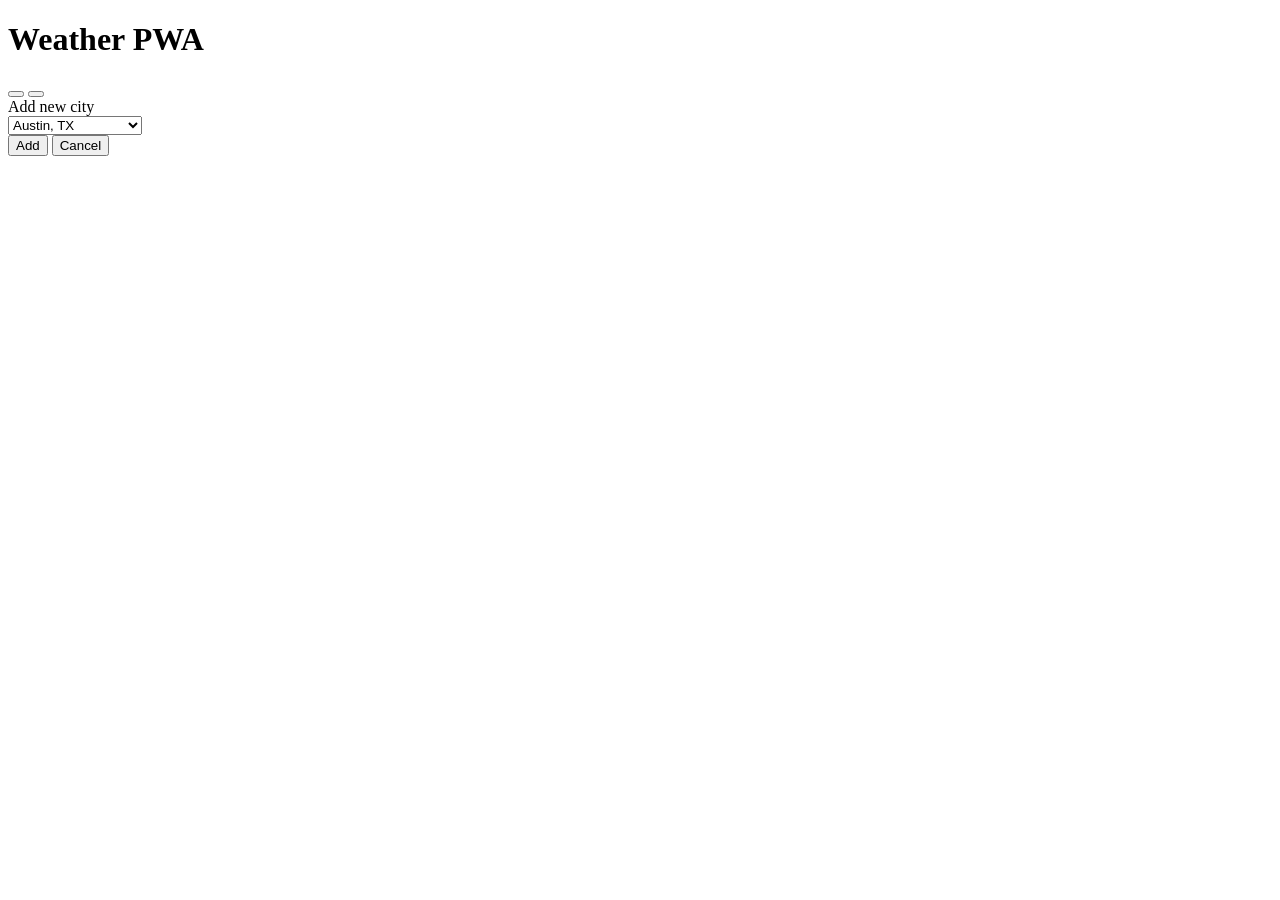
==== public/index.html @ 6bddc929 "Commit v1.0.1" ====
<!DOCTYPE html>
<html>
<head>
  <meta charset="utf-8">
  <meta http-equiv="X-UA-Compatible" content="IE=edge">
  <meta name="viewport" content="width=device-width, initial-scale=1.0">
  <meta name="description" content="Weather App for UD811">
  <title>Weather</title>
  <!-- Insert link to stylesheet here -->
  <link rel="stylesheet" href="styles/ud811.css">
  <!-- Manifest and meta theme color-->
  <link rel="manifest" href="manifest.json">
  <meta name="theme-color" content="#2F3BA2">
  <!-- add to home screen for safari on ios-->
  <meta name="apple-mobile-web-capable" content="yes">
  <meta name="apple-mobile-web-status-bar-style" content="default">
  <meta name="apple-mobile-web-app-title" content="Weather">
  <link rel="apple-touch-icon" sizes="60x60" href="/images/icons/apple-60.png">
  <link rel="apple-touch-icon" sizes="76x76" href="/images/icons/apple-76.png">
  <link rel="apple-touch-icon" sizes="128x128" href="/images/icons/apple-120.png">
  <link rel="apple-touch-icon" sizes="152x152" href="/images/icons/apple-152.png">
  <link rel="apple-touch-icon" sizes="167x167" href="/images/icons/apple-167.png">
  <link rel="apple-touch-icon" sizes="180x180" href="/images/icons/apple-180.png">
</head>
<body>

  <header class="header">
    <h1 class="header__title">Weather PWA</h1>
    <button id="butRefresh" class="headerButton" aria-label="Refresh"></button>
    <button id="butAdd" class="headerButton" aria-label="Add"></button>
  </header>

  <main class="main">
    <div class="card cardTemplate weather-forecast" hidden>
      <div class="location"></div>
      <div class="date"></div>
      <div class="description"></div>
      <div class="current">
        <div class="visual">
          <div class="icon"></div>
          <div class="temperature">
            <span class="value"></span><span class="scale">°F</span>
          </div>
        </div>
        <div class="description">
          <div class="feels-like">
            <span class="value"></span><span class="scale">°F</span>
          </div>
          <div class="precip"></div>
          <div class="humidity"></div>
          <div class="wind">
            <span class="value"></span>
            <span class="scale">mph</span>
            <span class="direction"></span>°
          </div>
        </div>
      </div>
      <div class="future">
        <div class="oneday">
          <div class="date"></div>
          <div class="icon"></div>
          <div class="temp-high">
            <span class="value"></span>°
          </div>
          <div class="temp-low">
            <span class="value"></span>°
          </div>
        </div>
        <div class="oneday">
          <div class="date"></div>
          <div class="icon"></div>
          <div class="temp-high">
            <span class="value"></span>°
          </div>
          <div class="temp-low">
            <span class="value"></span>°
          </div>
        </div>
        <div class="oneday">
          <div class="date"></div>
          <div class="icon"></div>
          <div class="temp-high">
            <span class="value"></span>°
          </div>
          <div class="temp-low">
            <span class="value"></span>°
          </div>
        </div>
        <div class="oneday">
          <div class="date"></div>
          <div class="icon"></div>
          <div class="temp-high">
            <span class="value"></span>°
          </div>
          <div class="temp-low">
            <span class="value"></span>°
          </div>
        </div>
        <div class="oneday">
          <div class="date"></div>
          <div class="icon"></div>
          <div class="temp-high">
            <span class="value"></span>°
          </div>
          <div class="temp-low">
            <span class="value"></span>°
          </div>
        </div>
        <div class="oneday">
          <div class="date"></div>
          <div class="icon"></div>
          <div class="temp-high">
            <span class="value"></span>°
          </div>
          <div class="temp-low">
            <span class="value"></span>°
          </div>
        </div>
        <div class="oneday">
          <div class="date"></div>
          <div class="icon"></div>
          <div class="temp-high">
            <span class="value"></span>°
          </div>
          <div class="temp-low">
            <span class="value"></span>°
          </div>
        </div>
      </div>
    </div>
  </main>

  <div class="dialog-container">
    <div class="dialog">
      <div class="dialog-title">Add new city</div>
      <div class="dialog-body">
        <select id="selectCityToAdd">
          <option value="austin">Austin, TX</option>
          <option value="boston">Boston, MA</option>
          <option value="chicago">Chicago, IL</option>
          <option value="portland">Portland, OR</option>
          <option value="sanfrancisco">San Francisco, CA</option>
          <option value="seattle">Seattle, WA</option>
        </select>
      </div>
      <div class="dialog-buttons">
        <button id="butAddCity" class="button">Add</button>
        <button id="butAddCancel" class="button">Cancel</button>
      </div>
    </div>
  </div>

  <div class="loader">
    <svg viewBox="0 0 32 32" width="32" height="32">
      <circle id="ud811Spinner" cx="16" cy="16" r="14" fill="none"></circle>
    </svg>
  </div>

  <!-- Insert link to app.js here -->
  <script src="scripts/app.js"></script>
</body>
</html>
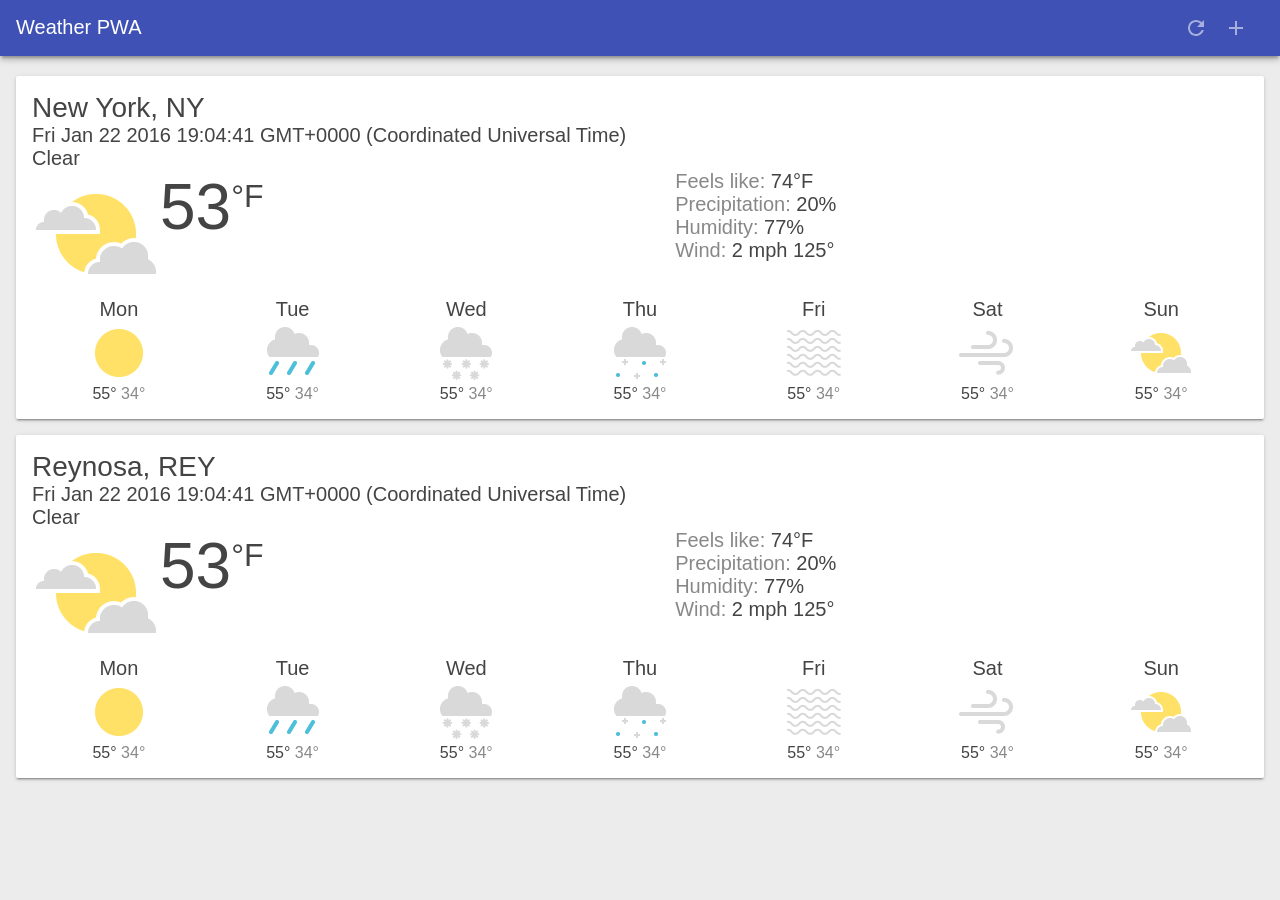
==== commit 48e2090e: "Commit v1.0.6" ====
--- a/public/index.html
+++ b/public/index.html
@@ -1,162 +1,161 @@
 <!DOCTYPE html>
 <html>
-<head>
-  <meta charset="utf-8">
-  <meta http-equiv="X-UA-Compatible" content="IE=edge">
-  <meta name="viewport" content="width=device-width, initial-scale=1.0">
-  <meta name="description" content="Weather App for UD811">
-  <title>Weather</title>
-  <!-- Insert link to stylesheet here -->
-  <link rel="stylesheet" href="styles/ud811.css">
-  <!-- Manifest and meta theme color-->
-  <link rel="manifest" href="manifest.json">
-  <meta name="theme-color" content="#2F3BA2">
-  <!-- add to home screen for safari on ios-->
-  <meta name="apple-mobile-web-capable" content="yes">
-  <meta name="apple-mobile-web-status-bar-style" content="default">
-  <meta name="apple-mobile-web-app-title" content="Weather">
-  <link rel="apple-touch-icon" sizes="60x60" href="/images/icons/apple-60.png">
-  <link rel="apple-touch-icon" sizes="76x76" href="/images/icons/apple-76.png">
-  <link rel="apple-touch-icon" sizes="128x128" href="/images/icons/apple-120.png">
-  <link rel="apple-touch-icon" sizes="152x152" href="/images/icons/apple-152.png">
-  <link rel="apple-touch-icon" sizes="167x167" href="/images/icons/apple-167.png">
-  <link rel="apple-touch-icon" sizes="180x180" href="/images/icons/apple-180.png">
-</head>
-<body>
+  <head>
+    <meta charset="utf-8" />
+    <meta http-equiv="X-UA-Compatible" content="IE=edge" />
+    <meta name="viewport" content="width=device-width, initial-scale=1.0" />
+    <meta name="description" content="Weather App for UD811" />
+    <title>Weather</title>
+    <!-- Insert link to stylesheet here -->
+    <link rel="stylesheet" href="/styles/ud811.css" />
+    <!-- Manifest and meta theme color-->
+    <link rel="manifest" href="/manifest.json" />
+    <meta name="theme-color" content="#2F3BA2" />
+    <!-- add to home screen for safari on ios-->
+    <meta name="apple-mobile-web-capable" content="yes" />
+    <meta name="apple-mobile-web-status-bar-style" content="default" />
+    <meta name="apple-mobile-web-app-title" content="Weather" />
+    <link
+      rel="apple-touch-icon"
+      sizes="60x60"
+      href="/images/icons/apple-60.png"
+    />
+    <link
+      rel="apple-touch-icon"
+      sizes="76x76"
+      href="/images/icons/apple-76.png"
+    />
+    <link
+      rel="apple-touch-icon"
+      sizes="128x128"
+      href="/images/icons/apple-120.png"
+    />
+    <link
+      rel="apple-touch-icon"
+      sizes="152x152"
+      href="/images/icons/apple-152.png"
+    />
+    <link
+      rel="apple-touch-icon"
+      sizes="167x167"
+      href="/images/icons/apple-167.png"
+    />
+    <link
+      rel="apple-touch-icon"
+      sizes="180x180"
+      href="/images/icons/apple-180.png"
+    />
+  </head>
+  <body>
+    <header class="header">
+      <h1 class="header__title">Weather PWA</h1>
+      <button
+        id="butRefresh"
+        class="headerButton"
+        aria-label="Refresh"
+      ></button>
+      <button id="butAdd" class="headerButton" aria-label="Add"></button>
+    </header>
 
-  <header class="header">
-    <h1 class="header__title">Weather PWA</h1>
-    <button id="butRefresh" class="headerButton" aria-label="Refresh"></button>
-    <button id="butAdd" class="headerButton" aria-label="Add"></button>
-  </header>
-
-  <main class="main">
-    <div class="card cardTemplate weather-forecast" hidden>
-      <div class="location"></div>
-      <div class="date"></div>
-      <div class="description"></div>
-      <div class="current">
-        <div class="visual">
-          <div class="icon"></div>
-          <div class="temperature">
-            <span class="value"></span><span class="scale">°F</span>
+    <main class="main">
+      <div class="card cardTemplate weather-forecast" hidden>
+        <div class="location"></div>
+        <div class="date"></div>
+        <div class="description"></div>
+        <div class="current">
+          <div class="visual">
+            <div class="icon"></div>
+            <div class="temperature">
+              <span class="value"></span><span class="scale">°F</span>
+            </div>
+          </div>
+          <div class="description">
+            <div class="feels-like">
+              <span class="value"></span><span class="scale">°F</span>
+            </div>
+            <div class="precip"></div>
+            <div class="humidity"></div>
+            <div class="wind">
+              <span class="value"></span>
+              <span class="scale">mph</span>
+              <span class="direction"></span>°
+            </div>
           </div>
         </div>
-        <div class="description">
-          <div class="feels-like">
-            <span class="value"></span><span class="scale">°F</span>
+        <div class="future">
+          <div class="oneday">
+            <div class="date"></div>
+            <div class="icon"></div>
+            <div class="temp-high"><span class="value"></span>°</div>
+            <div class="temp-low"><span class="value"></span>°</div>
           </div>
-          <div class="precip"></div>
-          <div class="humidity"></div>
-          <div class="wind">
-            <span class="value"></span>
-            <span class="scale">mph</span>
-            <span class="direction"></span>°
+          <div class="oneday">
+            <div class="date"></div>
+            <div class="icon"></div>
+            <div class="temp-high"><span class="value"></span>°</div>
+            <div class="temp-low"><span class="value"></span>°</div>
+          </div>
+          <div class="oneday">
+            <div class="date"></div>
+            <div class="icon"></div>
+            <div class="temp-high"><span class="value"></span>°</div>
+            <div class="temp-low"><span class="value"></span>°</div>
+          </div>
+          <div class="oneday">
+            <div class="date"></div>
+            <div class="icon"></div>
+            <div class="temp-high"><span class="value"></span>°</div>
+            <div class="temp-low"><span class="value"></span>°</div>
+          </div>
+          <div class="oneday">
+            <div class="date"></div>
+            <div class="icon"></div>
+            <div class="temp-high"><span class="value"></span>°</div>
+            <div class="temp-low"><span class="value"></span>°</div>
+          </div>
+          <div class="oneday">
+            <div class="date"></div>
+            <div class="icon"></div>
+            <div class="temp-high"><span class="value"></span>°</div>
+            <div class="temp-low"><span class="value"></span>°</div>
+          </div>
+          <div class="oneday">
+            <div class="date"></div>
+            <div class="icon"></div>
+            <div class="temp-high"><span class="value"></span>°</div>
+            <div class="temp-low"><span class="value"></span>°</div>
           </div>
         </div>
       </div>
-      <div class="future">
-        <div class="oneday">
-          <div class="date"></div>
-          <div class="icon"></div>
-          <div class="temp-high">
-            <span class="value"></span>°
-          </div>
-          <div class="temp-low">
-            <span class="value"></span>°
-          </div>
+    </main>
+
+    <div class="dialog-container">
+      <div class="dialog">
+        <div class="dialog-title">Add new city</div>
+        <div class="dialog-body">
+          <select id="selectCityToAdd">
+            <option value="austin">Austin, TX</option>
+            <option value="boston">Boston, MA</option>
+            <option value="chicago">Chicago, IL</option>
+            <option value="portland">Portland, OR</option>
+            <option value="sanfrancisco">San Francisco, CA</option>
+            <option value="seattle">Seattle, WA</option>
+          </select>
         </div>
-        <div class="oneday">
-          <div class="date"></div>
-          <div class="icon"></div>
-          <div class="temp-high">
-            <span class="value"></span>°
-          </div>
-          <div class="temp-low">
-            <span class="value"></span>°
-          </div>
-        </div>
-        <div class="oneday">
-          <div class="date"></div>
-          <div class="icon"></div>
-          <div class="temp-high">
-            <span class="value"></span>°
-          </div>
-          <div class="temp-low">
-            <span class="value"></span>°
-          </div>
-        </div>
-        <div class="oneday">
-          <div class="date"></div>
-          <div class="icon"></div>
-          <div class="temp-high">
-            <span class="value"></span>°
-          </div>
-          <div class="temp-low">
-            <span class="value"></span>°
-          </div>
-        </div>
-        <div class="oneday">
-          <div class="date"></div>
-          <div class="icon"></div>
-          <div class="temp-high">
-            <span class="value"></span>°
-          </div>
-          <div class="temp-low">
-            <span class="value"></span>°
-          </div>
-        </div>
-        <div class="oneday">
-          <div class="date"></div>
-          <div class="icon"></div>
-          <div class="temp-high">
-            <span class="value"></span>°
-          </div>
-          <div class="temp-low">
-            <span class="value"></span>°
-          </div>
-        </div>
-        <div class="oneday">
-          <div class="date"></div>
-          <div class="icon"></div>
-          <div class="temp-high">
-            <span class="value"></span>°
-          </div>
-          <div class="temp-low">
-            <span class="value"></span>°
-          </div>
+        <div class="dialog-buttons">
+          <button id="butAddCity" class="button">Add</button>
+          <button id="butAddCancel" class="button">Cancel</button>
         </div>
       </div>
     </div>
-  </main>
 
-  <div class="dialog-container">
-    <div class="dialog">
-      <div class="dialog-title">Add new city</div>
-      <div class="dialog-body">
-        <select id="selectCityToAdd">
-          <option value="austin">Austin, TX</option>
-          <option value="boston">Boston, MA</option>
-          <option value="chicago">Chicago, IL</option>
-          <option value="portland">Portland, OR</option>
-          <option value="sanfrancisco">San Francisco, CA</option>
-          <option value="seattle">Seattle, WA</option>
-        </select>
-      </div>
-      <div class="dialog-buttons">
-        <button id="butAddCity" class="button">Add</button>
-        <button id="butAddCancel" class="button">Cancel</button>
-      </div>
+    <div class="loader">
+      <svg viewBox="0 0 32 32" width="32" height="32">
+        <circle id="ud811Spinner" cx="16" cy="16" r="14" fill="none"></circle>
+      </svg>
     </div>
-  </div>
 
-  <div class="loader">
-    <svg viewBox="0 0 32 32" width="32" height="32">
-      <circle id="ud811Spinner" cx="16" cy="16" r="14" fill="none"></circle>
-    </svg>
-  </div>
-
-  <!-- Insert link to app.js here -->
-  <script src="scripts/app.js"></script>
-</body>
+    <!-- Insert link to app.js here -->
+    <script src="/scripts/app.js"></script>
+  </body>
 </html>
--- a/styles/ud811.css
+++ b/styles/ud811.css
@@ -0,0 +1,324 @@
+* {
+  box-sizing: border-box; }
+
+html, body {
+  padding: 0;
+  margin: 0;
+  height: 100%;
+  width: 100%;
+  font-family: 'Helvetica', 'Verdana', sans-serif;
+  font-weight: 400;
+  font-display: optional;
+  color: #444;
+  -webkit-font-smoothing: antialiased;
+  -moz-osx-font-smoothing: grayscale; }
+
+html {
+  overflow: hidden; }
+
+body {
+  display: -webkit-box;
+  display: -webkit-flex;
+  display: -ms-flexbox;
+  display: flex;
+  -webkit-box-orient: vertical;
+  -webkit-box-direction: normal;
+  -webkit-flex-direction: column;
+      -ms-flex-direction: column;
+          flex-direction: column;
+  -webkit-flex-wrap: nowrap;
+      -ms-flex-wrap: nowrap;
+          flex-wrap: nowrap;
+  -webkit-box-pack: start;
+  -webkit-justify-content: flex-start;
+      -ms-flex-pack: start;
+          justify-content: flex-start;
+  -webkit-box-align: stretch;
+  -webkit-align-items: stretch;
+      -ms-flex-align: stretch;
+          align-items: stretch;
+  -webkit-align-content: stretch;
+      -ms-flex-line-pack: stretch;
+          align-content: stretch;
+  background: #ececec; }
+
+.header {
+  width: 100%;
+  height: 56px;
+  color: #FFF;
+  background: #3F51B5;
+  position: fixed;
+  font-size: 20px;
+  box-shadow: 0 4px 5px 0 rgba(0, 0, 0, 0.14), 0 2px 9px 1px rgba(0, 0, 0, 0.12), 0 4px 2px -2px rgba(0, 0, 0, 0.2);
+  padding: 16px 16px 0 16px;
+  will-change: transform;
+  display: -webkit-box;
+  display: -webkit-flex;
+  display: -ms-flexbox;
+  display: flex;
+  -webkit-box-orient: horizontal;
+  -webkit-box-direction: normal;
+  -webkit-flex-direction: row;
+      -ms-flex-direction: row;
+          flex-direction: row;
+  -webkit-flex-wrap: nowrap;
+      -ms-flex-wrap: nowrap;
+          flex-wrap: nowrap;
+  -webkit-box-pack: start;
+  -webkit-justify-content: flex-start;
+      -ms-flex-pack: start;
+          justify-content: flex-start;
+  -webkit-box-align: stretch;
+  -webkit-align-items: stretch;
+      -ms-flex-align: stretch;
+          align-items: stretch;
+  -webkit-align-content: center;
+      -ms-flex-line-pack: center;
+          align-content: center;
+  -webkit-transition: -webkit-transform 0.233s cubic-bezier(0, 0, 0.21, 1) 0.1s;
+  transition: -webkit-transform 0.233s cubic-bezier(0, 0, 0.21, 1) 0.1s;
+  transition: transform 0.233s cubic-bezier(0, 0, 0.21, 1) 0.1s;
+  transition: transform 0.233s cubic-bezier(0, 0, 0.21, 1) 0.1s, -webkit-transform 0.233s cubic-bezier(0, 0, 0.21, 1) 0.1s;
+  z-index: 1000; }
+  .header .headerButton {
+    width: 24px;
+    height: 24px;
+    margin-right: 16px;
+    text-indent: -30000px;
+    overflow: hidden;
+    opacity: 0.54;
+    -webkit-transition: opacity 0.333s cubic-bezier(0, 0, 0.21, 1);
+    transition: opacity 0.333s cubic-bezier(0, 0, 0.21, 1);
+    border: none;
+    outline: none;
+    cursor: pointer; }
+  .header #butRefresh {
+    background: url(/images/ic_refresh_white_24px.svg) center center no-repeat; }
+  .header #butAdd {
+    background: url(/images/ic_add_white_24px.svg) center center no-repeat; }
+
+.header__title {
+  font-weight: 400;
+  font-size: 20px;
+  margin: 0;
+  -webkit-box-flex: 1;
+  -webkit-flex: 1;
+      -ms-flex: 1;
+          flex: 1; }
+
+.loader {
+  left: 50%;
+  top: 50%;
+  position: fixed;
+  -webkit-transform: translate(-50%, -50%);
+          transform: translate(-50%, -50%); }
+  .loader #ud811Spinner {
+    box-sizing: border-box;
+    stroke: #673AB7;
+    stroke-width: 3px;
+    -webkit-transform-origin: 50%;
+            transform-origin: 50%;
+    -webkit-animation: line 1.6s cubic-bezier(0.4, 0, 0.2, 1) infinite, rotate 1.6s linear infinite;
+            animation: line 1.6s cubic-bezier(0.4, 0, 0.2, 1) infinite, rotate 1.6s linear infinite; }
+
+@-webkit-keyframes rotate {
+  from {
+    -webkit-transform: rotate(0);
+            transform: rotate(0); }
+  to {
+    -webkit-transform: rotate(450deg);
+            transform: rotate(450deg); } }
+
+@keyframes rotate {
+  from {
+    -webkit-transform: rotate(0);
+            transform: rotate(0); }
+  to {
+    -webkit-transform: rotate(450deg);
+            transform: rotate(450deg); } }
+
+@-webkit-keyframes line {
+  0% {
+    stroke-dasharray: 2, 85.964;
+    -webkit-transform: rotate(0);
+            transform: rotate(0); }
+  50% {
+    stroke-dasharray: 65.973, 21.9911;
+    stroke-dashoffset: 0; }
+  100% {
+    stroke-dasharray: 2, 85.964;
+    stroke-dashoffset: -65.973;
+    -webkit-transform: rotate(90deg);
+            transform: rotate(90deg); } }
+
+@keyframes line {
+  0% {
+    stroke-dasharray: 2, 85.964;
+    -webkit-transform: rotate(0);
+            transform: rotate(0); }
+  50% {
+    stroke-dasharray: 65.973, 21.9911;
+    stroke-dashoffset: 0; }
+  100% {
+    stroke-dasharray: 2, 85.964;
+    stroke-dashoffset: -65.973;
+    -webkit-transform: rotate(90deg);
+            transform: rotate(90deg); } }
+
+.main {
+  padding-top: 60px;
+  -webkit-box-flex: 1;
+  -webkit-flex: 1;
+      -ms-flex: 1;
+          flex: 1;
+  overflow-x: hidden;
+  overflow-y: auto;
+  -webkit-overflow-scrolling: touch; }
+
+.dialog-container {
+  background: rgba(0, 0, 0, 0.57);
+  position: fixed;
+  left: 0;
+  top: 0;
+  width: 100%;
+  height: 100%;
+  opacity: 0;
+  pointer-events: none;
+  will-change: opacity;
+  -webkit-transition: opacity 0.333s cubic-bezier(0, 0, 0.21, 1);
+  transition: opacity 0.333s cubic-bezier(0, 0, 0.21, 1); }
+
+.dialog-container--visible {
+  opacity: 1;
+  pointer-events: auto; }
+
+.dialog {
+  background: #FFF;
+  border-radius: 2px;
+  box-shadow: 0 0 14px rgba(0, 0, 0, 0.24), 0 14px 28px rgba(0, 0, 0, 0.48);
+  min-width: 280px;
+  position: absolute;
+  left: 50%;
+  top: 50%;
+  -webkit-transform: translate(-50%, -50%) translateY(30px);
+          transform: translate(-50%, -50%) translateY(30px);
+  -webkit-transition: -webkit-transform 0.333s cubic-bezier(0, 0, 0.21, 1) 0.05s;
+  transition: -webkit-transform 0.333s cubic-bezier(0, 0, 0.21, 1) 0.05s;
+  transition: transform 0.333s cubic-bezier(0, 0, 0.21, 1) 0.05s;
+  transition: transform 0.333s cubic-bezier(0, 0, 0.21, 1) 0.05s, -webkit-transform 0.333s cubic-bezier(0, 0, 0.21, 1) 0.05s;
+  padding: 24px; }
+
+.card {
+  padding: 16px;
+  position: relative;
+  box-sizing: border-box;
+  background: #fff;
+  border-radius: 2px;
+  margin: 16px;
+  box-shadow: 0 2px 2px 0 rgba(0, 0, 0, 0.14), 0 3px 1px -2px rgba(0, 0, 0, 0.2), 0 1px 5px 0 rgba(0, 0, 0, 0.12); }
+
+.weather-forecast .location {
+  font-size: 1.75em; }
+
+.weather-forecast .date, .weather-forecast .description {
+  font-size: 1.25em; }
+
+.weather-forecast .current {
+  display: -webkit-box;
+  display: -webkit-flex;
+  display: -ms-flexbox;
+  display: flex; }
+  .weather-forecast .current .icon {
+    width: 128px;
+    height: 128px; }
+  .weather-forecast .current .visual {
+    display: -webkit-box;
+    display: -webkit-flex;
+    display: -ms-flexbox;
+    display: flex;
+    font-size: 4em; }
+    .weather-forecast .current .visual .scale {
+      font-size: 0.5em;
+      vertical-align: super; }
+  .weather-forecast .current .visual, .weather-forecast .current .description {
+    -webkit-box-flex: 1;
+    -webkit-flex-grow: 1;
+        -ms-flex-positive: 1;
+            flex-grow: 1; }
+  .weather-forecast .current .feels-like:before {
+    content: "Feels like: ";
+    color: #888; }
+  .weather-forecast .current .wind:before {
+    content: "Wind: ";
+    color: #888; }
+  .weather-forecast .current .precip:before {
+    content: "Precipitation: ";
+    color: #888; }
+  .weather-forecast .current .humidity:before {
+    content: "Humidity: ";
+    color: #888; }
+  .weather-forecast .current .pollen:before {
+    content: "Pollen Count: ";
+    color: #888; }
+  .weather-forecast .current .pcount:before {
+    content: "Pollen ";
+    color: #888; }
+
+.weather-forecast .future {
+  display: -webkit-box;
+  display: -webkit-flex;
+  display: -ms-flexbox;
+  display: flex; }
+  .weather-forecast .future .oneday {
+    -webkit-box-flex: 1;
+    -webkit-flex-grow: 1;
+        -ms-flex-positive: 1;
+            flex-grow: 1;
+    text-align: center; }
+    .weather-forecast .future .oneday .icon {
+      width: 64px;
+      height: 64px;
+      margin-left: auto;
+      margin-right: auto; }
+    .weather-forecast .future .oneday .temp-high, .weather-forecast .future .oneday .temp-low {
+      display: inline-block; }
+    .weather-forecast .future .oneday .temp-low {
+      color: #888; }
+
+.weather-forecast .icon {
+  background-repeat: no-repeat;
+  background-size: contain; }
+  .weather-forecast .icon.clear-day {
+    background-image: url("/images/clear.png"); }
+  .weather-forecast .icon.clear-night {
+    background-image: url("/images/clear.png"); }
+  .weather-forecast .icon.rain {
+    background-image: url("/images/rain.png"); }
+  .weather-forecast .icon.snow {
+    background-image: url("/images/snow.png"); }
+  .weather-forecast .icon.sleet {
+    background-image: url("/images/sleet.png"); }
+  .weather-forecast .icon.wind {
+    background-image: url("/images/wind.png"); }
+  .weather-forecast .icon.fog {
+    background-image: url("/images/fog.png"); }
+  .weather-forecast .icon.cloudy {
+    background-image: url("/images/cloudy.png"); }
+  .weather-forecast .icon.partly-cloudy-day {
+    background-image: url("/images/partly-cloudy.png"); }
+  .weather-forecast .icon.partly-cloudy-night {
+    background-image: url("/images/partly-cloudy.png"); }
+  .weather-forecast .icon.thunderstorms {
+    background-image: url("/images/thunderstorm.png"); }
+
+@media (max-width: 450px) {
+  .weather-forecast .date, .weather-forecast .description {
+    font-size: 0.9em; }
+  .weather-forecast .current .icon {
+    width: 96px;
+    height: 96px; }
+  .weather-forecast .current .visual {
+    font-size: 3em; }
+  .weather-forecast .future .oneday .icon {
+    width: 32px;
+    height: 32px; } }
